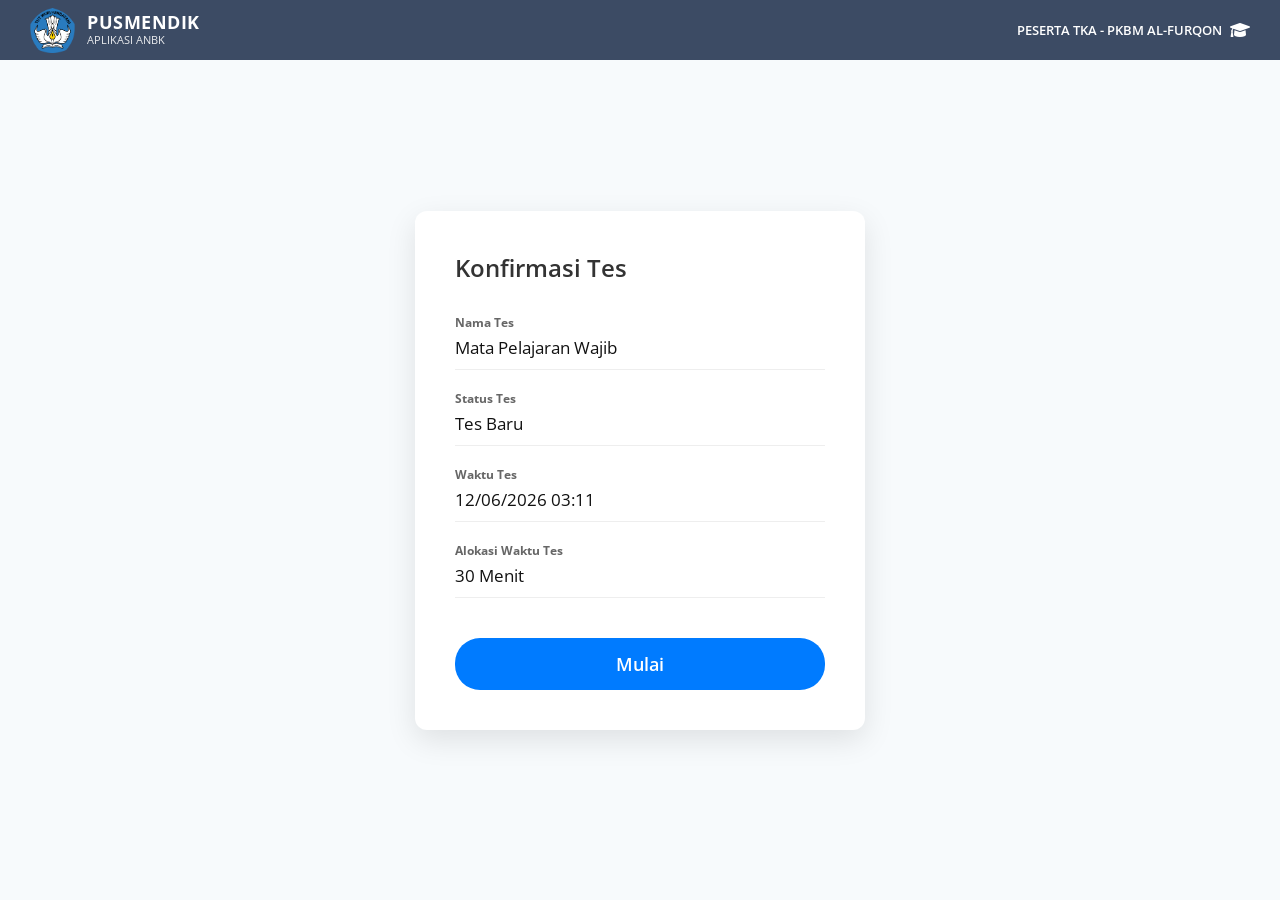
==== kt.html @ 59c376e2 "Add files via upload" ====
<!DOCTYPE html>
<html lang="en">
<head>
    <meta charset="UTF-8">
    <meta name="viewport" content="width=device-width, initial-scale=1.0">
    <title>Konfirmasi Tes - PUSMENDIK</title>
    <link href="https://fonts.googleapis.com/css2?family=Open+Sans:wght@400;600;700&display=swap" rel="stylesheet">
    <link rel="stylesheet" href="https://cdnjs.cloudflare.com/ajax/libs/font-awesome/6.0.0/css/all.min.css">
    <link rel="stylesheet" href="style.css">
</head>
<body class="kdp-body">

    <header class="pusmendik-header kdp-header-flex">
        <div class="header-left">
            <img src="Tutwuri.png" alt="Logo" class="logo-kemendikbud">
            <div class="header-text">
                <div class="main-text">PUSMENDIK</div>
                <div class="sub-text">APLIKASI ANBK</div>
            </div>
        </div>
        <div class="header-right-info">
            <span id="display-user">PESERTA TKA - PKBM AL-FURQON</span>
            <i class="fas fa-graduation-cap"></i>
        </div>
    </header>

    <main class="kt-container">
        <div class="kt-card">
            <h2 class="kt-title">Konfirmasi Tes</h2>

            <div class="kt-info-group">
                <label>Nama Tes</label>
                <div id="kt-nama-tes" class="kt-value">-</div>
            </div>

            <div class="kt-info-group">
                <label>Status Tes</label>
                <div class="kt-value">Tes Baru</div>
            </div>

            <div class="kt-info-group">
                <label>Waktu Tes</label>
                <div id="kt-waktu-tes" class="kt-value">-</div>
            </div>

            <div class="kt-info-group">
                <label>Alokasi Waktu Tes</label>
                <div id="kt-alokasi" class="kt-value">30 Menit</div>
            </div>

            <button class="btn-mulai-tes" onclick="mulaiUjian()">Mulai</button>
        </div>
    </main>

    <script src="script.js"></script>
</body>
</html>
---- style.css ----
/* ================= RESET & BASE ================= */
*{
    margin: 0;
    padding: 0;
    box-sizing: border-box;
    font-family: 'Open Sans', sans-serif;
}

body {
    background: linear-gradient(#2e74c7, #3b82f6);
    height: 100vh;
    background-image: radial-gradient(rgba(255,255,255,0.1) 1px, transparent 1px);
    background-size: 20px 20px;
    overflow: hidden; /* Mencegah scrollbar */
}

/* Khusus untuk halaman login agar backgroundnya polos abu-abu muda sesuai foto */
.login-body {
    background: #f0f4f8 !important;
    background-image: none !important;
}

/* ================= HEADER (Biru Tua) ================= */
.pusmendik-header {
    background-color: #3c4b64; /* Warna biru gelap khas ANBK */
    color: white;
    padding: 10px 25px; /* Memberi ruang agar tidak terpotong */
    display: flex;
    justify-content: space-between;
    align-items: center;
    min-height: 60px;
    box-sizing: border-box;
}

.logo-kemendikbud {
    height: 45px; /* Ukuran proporsional agar img tidak terpotong */
    width: auto;
    object-fit: contain;
}

.header-text {
    display: flex;
    flex-direction: column;
    justify-content: center;
}

.main-text {
    font-size: 18px;
    font-weight: 700;
    line-height: 1.1;
    letter-spacing: 0.5px;
}

.sub-text {
    font-size: 11px;
    font-weight: 400;
    opacity: 0.9;
}

/* ================= CONTAINER UTAMA ================= */
.landing-container, .auth-container {
    height: calc(100vh - 80px);
    display: flex;
    justify-content: center;
    align-items: center;
}

/* ================= CARD INDEX (Pilihan Jenjang) ================= */
.landing-card {
    background: #fff;
    padding: 35px;
    width: 380px;
    border-radius: 14px;
    text-align: center;
    box-shadow: 0 15px 40px rgba(0,0,0,0.15);
}

.top-icon {
    width: 70px;
    height: 70px;
    background: #2e74c7;
    border-radius: 50%;
    display: flex;
    align-items: center;
    justify-content: center;
    font-size: 30px;
    color: white;
    margin: 0 auto 15px;
}

.landing-card label {
    display: block;
    text-align: left;
    margin-top: 15px;
    font-size: 0.85rem;
    font-weight: 600;
}

.landing-card select {
    width: 100%;
    padding: 10px;
    border-radius: 8px;
    border: 1px solid #ccc;
    margin-top: 5px;
    outline: none;
}

.btn-start {
    margin-top: 25px;
    width: 100%;
    padding: 12px;
    border: none;
    border-radius: 10px;
    background: linear-gradient(90deg, #2e74c7, #1e60a3);
    color: white;
    font-weight: 600;
    cursor: pointer;
}

/* ================= CARD LOGIN (Sesuai Screenshot 38) ================= */
.login-card {
    background: #fff;
    width: 450px;
    padding: 45px;
    border-radius: 12px;
    box-shadow: 0 10px 30px rgba(0,0,0,0.1);
    text-align: left;
}

.login-content h3 {
    font-size: 1.4rem;
    font-weight: 700;
    margin-bottom: 8px;
    color: #333;
}

.login-content p {
    font-size: 0.9rem;
    color: #666;
    margin-bottom: 35px;
    line-height: 1.4;
}

/* Input Group: Hanya Garis Bawah */
.input-group {
    position: relative;
    margin-bottom: 25px;
    border-bottom: 1.5px solid #eee;
    display: flex;
    align-items: center;
    transition: border-color 0.3s;
}

.input-group:focus-within {
    border-bottom-color: #007bff;
}

.input-group i {
    color: #555;
    font-size: 1.2rem;
    padding-right: 15px;
}

.input-group input {
    width: 100%;
    border: none !important;
    padding: 12px 0;
    font-size: 1rem;
    outline: none;
    background: transparent;
    color: #333;
}

/* Tombol Login Biru Lonjong */
.btn-login {
    width: 100%;
    padding: 14px;
    background: #007bff;
    color: white;
    border: none;
    border-radius: 30px; /* Membuat tombol sangat lonjong (pill-shaped) */
    font-size: 1rem;
    font-weight: 600;
    cursor: pointer;
    margin-top: 15px;
    transition: background 0.3s;
}

.btn-login:hover {
    background: #0056b3;
}

.toggle-password {
    cursor: pointer;
    color: #999 !important;
    font-size: 0.9rem !important;
    padding-left: 10px;
}

/* ================= STYLE KDP (KONFIRMASI DATA) ================= */

.kdp-body {
    background-color: #f7fafc !important;
    background-image: none !important;
}

.kdp-header-flex {
    justify-content: space-between !important;
    padding: 0 30px;
}

.header-left {
    display: flex;
    align-items: center;
    gap: 12px;
}

.header-right-info {
    display: flex;
    align-items: center;
    font-size: 13px;
    font-weight: 600;
    white-space: nowrap; /* Mencegah teks nama peserta turun ke bawah (wrap) */
}

.header-right-info i {
    font-size: 16px;
    margin-left: 8px;
    color: #ffffff;
}

.kdp-main-container {
    display: flex;
    padding: 30px;
    gap: 25px;
    align-items: flex-start;
}

/* Box Token Kiri */
.kdp-token-box {
    background: white;
    flex: 1;
    padding: 20px 25px;
    border-radius: 8px;
    display: flex;
    justify-content: space-between;
    align-items: center;
    box-shadow: 0 4px 12px rgba(0,0,0,0.05);
}

.token-highlight {
    font-weight: 700;
    margin-left: 5px;
}

.btn-refresh {
    background: #007bff;
    color: white;
    border: none;
    padding: 8px 18px;
    border-radius: 5px;
    cursor: pointer;
    font-weight: 600;
}

/* Card Konfirmasi Kanan */
.kdp-auth-card {
    background: white;
    width: 420px;
    padding: 30px;
    border-radius: 8px;
    box-shadow: 0 4px 12px rgba(0,0,0,0.05);
}

.kdp-title {
    font-size: 1.2rem;
    margin-bottom: 20px;
    font-weight: 700;
}

.kdp-form-group {
    margin-bottom: 18px;
}

.kdp-form-group label {
    display: block;
    font-size: 0.75rem;
    font-weight: 700;
    color: #666;
    text-transform: uppercase;
    margin-bottom: 5px;
}

.kdp-form-group input, .kdp-select {
    width: 100%;
    border: none;
    border-bottom: 1px solid #eee;
    padding: 8px 0;
    outline: none;
    font-size: 0.95rem;
    background: transparent;
}

.kdp-form-group input:focus {
    border-color: #007bff;
}

.kdp-date-row {
    display: flex;
    gap: 10px;
    margin-top: 5px;
}

.kdp-date-row select {
    flex: 1;
    padding: 10px;
    border: 1px solid #ddd;
    border-radius: 5px;
    font-size: 0.9rem;
    background-color: #fff;
    outline: none;
    cursor: pointer;
}

.btn-submit-kdp {
    width: 100%;
    padding: 12px;
    background: #007bff;
    color: white;
    border: none;
    border-radius: 6px;
    font-weight: 700;
    cursor: pointer;
    margin-top: 10px;
}

.kdp-footer-icon {
    position: fixed;
    bottom: 20px;
    right: 20px;
    color: #dc3545;
    font-size: 1.2rem;
}

/* ================= STYLE KONFIRMASI TES (kt.html) ================= */

.kt-container {
    height: calc(100vh - 80px);
    display: flex;
    justify-content: center;
    align-items: center;
}

.kt-card {
    background: white;
    width: 450px;
    padding: 40px;
    border-radius: 12px;
    box-shadow: 0 10px 30px rgba(0,0,0,0.1);
    text-align: left;
}

.kt-title {
    font-size: 1.5rem;
    font-weight: 600;
    margin-bottom: 30px;
    color: #333;
}

.kt-info-group {
    margin-bottom: 20px;
    border-bottom: 1px solid #eee;
    padding-bottom: 10px;
}

.kt-info-group label {
    display: block;
    font-size: 0.75rem;
    font-weight: 700;
    color: #666;
    margin-bottom: 5px;
}

.kt-value {
    font-size: 1.05rem;
    color: #111;
    font-weight: 400;
}

.btn-mulai-tes {
    width: 100%;
    padding: 14px;
    background: #007bff;
    color: white;
    border: none;
    border-radius: 25px; /* Lonjong sesuai gambar */
    font-size: 1.1rem;
    font-weight: 600;
    cursor: pointer;
    margin-top: 20px;
    transition: background 0.3s;
}

.btn-mulai-tes:hover {
    background: #0056b3;
}

/* ================= CSS FIX UNTUK HALAMAN SOAL ================= */
.exam-container {
    padding: 20px;
    height: calc(100vh - 80px);
    display: flex;
    justify-content: center;
    background: #f0f4f8;
}

.exam-card {
    background: white;
    width: 100%;
    max-width: 1200px;
    border-radius: 4px;
    border: 1px solid #ddd;
    display: flex;
    flex-direction: column;
    position: relative;
}

.exam-top-bar {
    padding: 10px 20px;
    border-bottom: 2px solid #eee;
    display: flex;
    justify-content: space-between;
    align-items: center;
}

.exam-status-pills { display: flex; gap: 10px; align-items: center; }

.pill-blue { background: #007bff; color: white; border: none; padding: 6px 15px; border-radius: 20px; cursor: pointer; font-size: 12px; }
.pill-dark-blue { background: #3c4b64; color: white; border: none; padding: 6px 15px; border-radius: 4px; cursor: pointer; font-size: 12px; }
.pill-timer { border: 1px solid #ccc; padding: 5px 15px; border-radius: 20px; font-weight: bold; font-size: 14px; }

.exam-content-area {
    flex: 1;
    display: flex;
    padding: 25px;
    overflow-y: auto;
}

.text-stimulus { flex: 1; padding-right: 25px; border-right: 1px solid #eee; text-align: justify; line-height: 1.6; }
.question-options { flex: 1; padding-left: 25px; }

.option-item { display: flex; align-items: center; margin-bottom: 12px; padding: 8px; border-radius: 4px; cursor: pointer; transition: 0.2s; }
.option-item:hover { background: #f0f7ff; }
.option-item input { margin-right: 12px; transform: scale(1.2); cursor: pointer; }

.exam-footer {
    padding: 15px 20px;
    background: #f8f9fa;
    border-top: 1px solid #eee;
    display: flex;
    justify-content: space-between;
    align-items: center;
}

.btn-nav { padding: 10px 20px; border: none; border-radius: 20px; color: white; font-weight: bold; cursor: pointer; font-size: 13px; }
.btn-prev { background: #dc3545; }
.btn-next { background: #007bff; }
.ragu-checkbox { background: #ffc107; padding: 10px 20px; border-radius: 4px; font-weight: bold; display: flex; align-items: center; gap: 8px; font-size: 13px; }

/* MODAL FIX */
.exam-modal { display: none; position: fixed; z-index: 9999; left: 0; top: 0; width: 100%; height: 100%; background: rgba(0,0,0,0.5); }
.modal-content { background: white; margin: 10% auto; width: 400px; border-radius: 8px; overflow: hidden; box-shadow: 0 5px 20px rgba(0,0,0,0.3); }
.modal-header { background: #3c4b64; color: white; padding: 12px 15px; display: flex; justify-content: space-between; font-weight: bold; }
.modal-body { padding: 20px; }
.nomor-grid { display: grid; grid-template-columns: repeat(5, 1fr); gap: 8px; }
.nomor-item { padding: 10px; border: 1px solid #ccc; text-align: center; cursor: pointer; font-weight: bold; font-size: 12px; }
.nomor-item.sedang { background: #ffc107; border-color: #ffc107; }
.nomor-item.sudah { background: #007bff; color: white; border-color: #007bff; }
.close-modal { cursor: pointer; font-size: 20px; }
.mapel-label-bottom { position: absolute; bottom: 85px; right: 25px; font-style: italic; color: #888; font-size: 12px; }

/* ================= CSS UNTUK HALAMAN KTS.HTML ================= */
.kts-body {
    margin: 0;
    background-color: #f0f4f8;
    height: 100vh;
    display: flex;
    flex-direction: column;
}

.kts-main-container {
    flex: 1;
    display: flex;
    justify-content: center;
    align-items: center;
    padding: 20px;
}

.kts-confirm-card {
    background: white;
    width: 100%;
    max-width: 480px;
    padding: 35px;
    border-radius: 8px;
    box-shadow: 0 4px 20px rgba(0,0,0,0.1);
}

.kts-title {
    margin-top: 0;
    font-size: 26px;
    color: #333;
    font-weight: 600;
    margin-bottom: 20px;
}

.kts-message {
    font-size: 14.5px;
    line-height: 1.8;
    color: #444;
    margin-bottom: 35px;
}

.text-red-bold {
    color: #dc3545;
    font-weight: 700;
    background: #f8d7da;
    padding: 2px 4px;
    border-radius: 3px;
}

.text-green-bold {
    color: #28a745;
    font-weight: 700;
    background: #d4edda;
    padding: 2px 4px;
    border-radius: 3px;
}

.kts-button-group {
    display: flex;
    justify-content: center;
    gap: 15px;
}

/* Tombol Selesai (Merah) */
.btn-kts-selesai {
    background-color: #dc3545;
    color: white;
    border: none;
    padding: 10px 30px;
    border-radius: 25px;
    font-weight: bold;
    font-size: 13px;
    cursor: pointer;
    transition: 0.3s;
}

/* Tombol Kembali (Hijau) */
.btn-kts-kembali {
    background-color: #28a745;
    color: white;
    border: none;
    padding: 10px 30px;
    border-radius: 25px;
    font-weight: bold;
    font-size: 13px;
    cursor: pointer;
    transition: 0.3s;
}

.btn-kts-selesai:hover { background-color: #c82333; }
.btn-kts-kembali:hover { background-color: #218838; }

/* ================= STYLE TAMBAHAN: HASIL SKOR ================= */
.skor-box {
    background: #f8f9fa;
    border: 1px solid #e9ecef;
    border-radius: 8px;
    padding: 20px;
    margin-bottom: 25px;
    text-align: left;
}

.skor-row {
    display: flex;
    justify-content: space-between;
    padding: 8px 0;
    border-bottom: 1px dashed #ddd;
    font-size: 14px;
}

.skor-row:last-child {
    border-bottom: none;
    margin-top: 10px;
    padding-top: 15px;
    font-size: 18px;
    border-top: 2px solid #eee;
}

.nilai-total {
    color: #007bff;
    font-weight: 800;
}

.label-skor {
    font-weight: 600;
    color: #555;
}
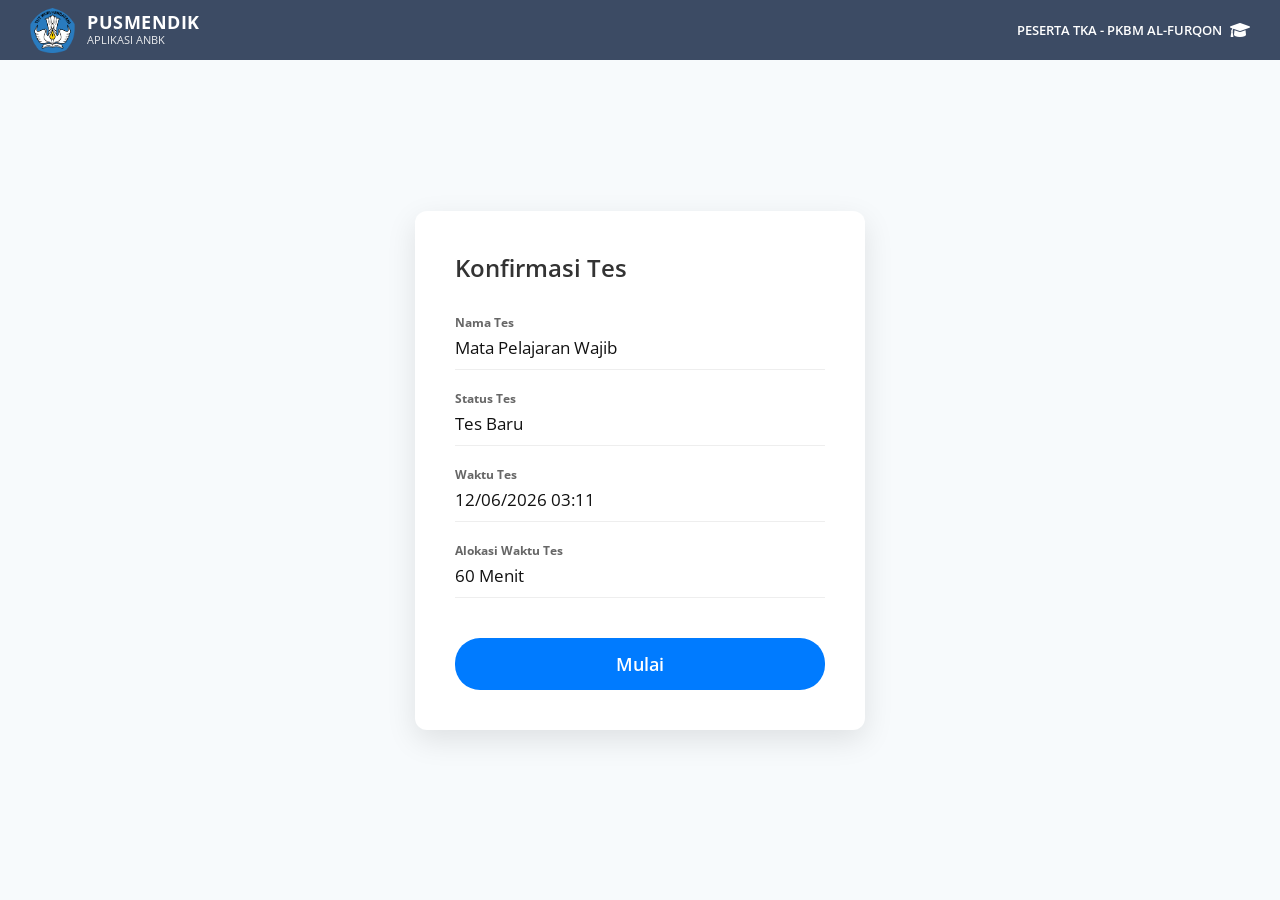
==== commit ac222f62: "Update kt.html" ====
--- a/kt.html
+++ b/kt.html
@@ -45,7 +45,7 @@
 
             <div class="kt-info-group">
                 <label>Alokasi Waktu Tes</label>
-                <div id="kt-alokasi" class="kt-value">30 Menit</div>
+                <div id="kt-alokasi" class="kt-value">60 Menit</div>
             </div>
 
             <button class="btn-mulai-tes" onclick="mulaiUjian()">Mulai</button>
@@ -54,4 +54,4 @@
 
     <script src="script.js"></script>
 </body>
-</html>+</html>
